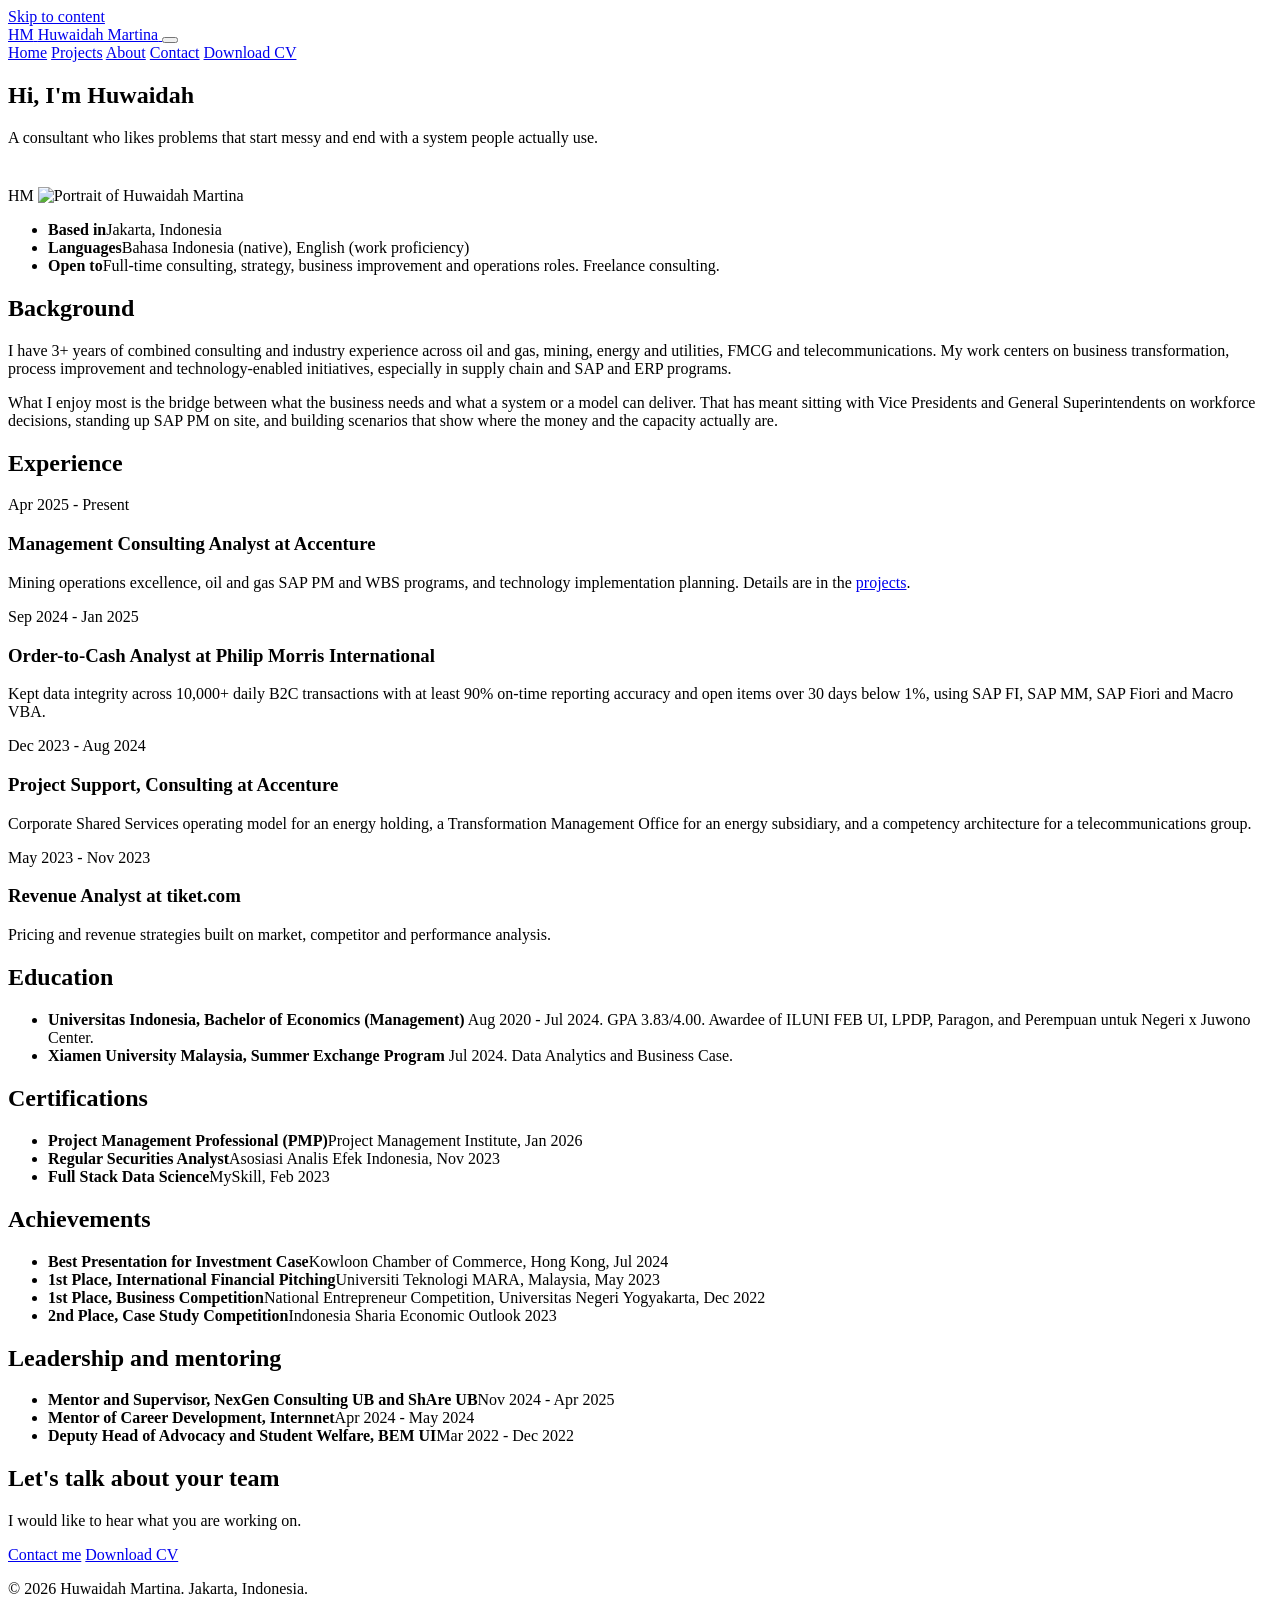
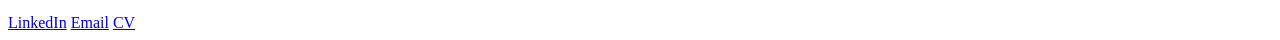
==== about.html @ bfb064ce "Add files via upload" ====
<!DOCTYPE html>
<html lang="en">
<head>
  <meta charset="utf-8">
  <meta name="viewport" content="width=device-width, initial-scale=1">
  <title>About | Huwaidah Martina</title>
  <meta name="description" content="Experience, education, certifications and achievements of Huwaidah Martina, a consultant based in Jakarta with a Management degree from Universitas Indonesia (GPA 3.83) and PMP certification.">
  <meta name="theme-color" content="#1e40d8">

  <meta property="og:type" content="website">
  <meta property="og:title" content="About | Huwaidah Martina">
  <meta property="og:description" content="Consultant with 3+ years of experience, PMP certified, Universitas Indonesia graduate.">
  <meta property="og:image" content="assets/img/og-image.png">
  <meta name="twitter:card" content="summary_large_image">

  <link rel="icon" href="assets/img/favicon.svg" type="image/svg+xml">
  <link rel="preconnect" href="https://fonts.googleapis.com">
  <link rel="preconnect" href="https://fonts.gstatic.com" crossorigin>
  <link href="https://fonts.googleapis.com/css2?family=Bricolage+Grotesque:opsz,wght@12..96,500;12..96,600;12..96,700;12..96,800&family=Plus+Jakarta+Sans:wght@400;500;600;700&display=swap" rel="stylesheet">
  <link rel="stylesheet" href="assets/css/style.css">
  <script src="assets/js/script.js" defer></script>
</head>
<body>
  <a class="skip-link" href="#main">Skip to content</a>

  <header class="site-header">
    <div class="container nav">
      <a class="brand" href="index.html" aria-label="Huwaidah Martina, home">
        <span class="brand-mark">HM</span>
        <span class="brand-name">Huwaidah Martina</span>
      </a>
      <button class="nav-toggle" type="button" aria-expanded="false" aria-controls="nav-menu" aria-label="Open menu">
        <span></span><span></span>
      </button>
      <nav id="nav-menu" class="nav-menu" aria-label="Main">
        <a href="index.html">Home</a>
        <a href="projects.html">Projects</a>
        <a href="about.html" aria-current="page">About</a>
        <a href="contact.html">Contact</a>
        <a class="btn btn-primary btn-sm" href="assets/Huwaidah_Martina_CV.pdf" download>Download CV</a>
      </nav>
    </div>
  </header>

  <main id="main">

    <section class="page-head">
      <div class="container">
        <h1>Hi, I'm Huwaidah</h1>
        <p>A consultant who likes problems that start messy and end with a system people actually use.</p>
      </div>
    </section>

    <section class="section" style="padding-top: 1.5rem;">
      <div class="container about-grid">

        <aside class="about-aside">
          <div class="portrait-wrap">
            <div class="portrait">
              <span class="portrait-fallback" aria-hidden="true">HM</span>
              <img src="assets/img/profile.jpg" alt="Portrait of Huwaidah Martina" width="800" height="1000">
            </div>
          </div>
          <ul class="facts">
            <li><b>Based in</b><span>Jakarta, Indonesia</span></li>
            <li><b>Languages</b><span>Bahasa Indonesia (native), English (work proficiency)</span></li>
            <li><b>Open to</b><span>Full-time consulting, strategy, business improvement and operations roles. Freelance consulting.</span></li>
          </ul>
        </aside>

        <div class="about-main">

          <section class="bio" aria-labelledby="bio-title">
            <h2 id="bio-title">Background</h2>
            <p>I have 3+ years of combined consulting and industry experience across oil and gas, mining, energy and utilities, FMCG and telecommunications. My work centers on business transformation, process improvement and technology-enabled initiatives, especially in supply chain and SAP and ERP programs.</p>
            <p>What I enjoy most is the bridge between what the business needs and what a system or a model can deliver. That has meant sitting with Vice Presidents and General Superintendents on workforce decisions, standing up SAP PM on site, and building scenarios that show where the money and the capacity actually are.</p>
          </section>

          <section aria-labelledby="exp-title">
            <h2 id="exp-title">Experience</h2>
            <div class="timeline">
              <article class="tl-item">
                <time>Apr 2025 - Present</time>
                <h3>Management Consulting Analyst <span class="org">at Accenture</span></h3>
                <p>Mining operations excellence, oil and gas SAP PM and WBS programs, and technology implementation planning. Details are in the <a href="projects.html">projects</a>.</p>
              </article>
              <article class="tl-item">
                <time>Sep 2024 - Jan 2025</time>
                <h3>Order-to-Cash Analyst <span class="org">at Philip Morris International</span></h3>
                <p>Kept data integrity across 10,000+ daily B2C transactions with at least 90% on-time reporting accuracy and open items over 30 days below 1%, using SAP FI, SAP MM, SAP Fiori and Macro VBA.</p>
              </article>
              <article class="tl-item">
                <time>Dec 2023 - Aug 2024</time>
                <h3>Project Support, Consulting <span class="org">at Accenture</span></h3>
                <p>Corporate Shared Services operating model for an energy holding, a Transformation Management Office for an energy subsidiary, and a competency architecture for a telecommunications group.</p>
              </article>
              <article class="tl-item">
                <time>May 2023 - Nov 2023</time>
                <h3>Revenue Analyst <span class="org">at tiket.com</span></h3>
                <p>Pricing and revenue strategies built on market, competitor and performance analysis.</p>
              </article>
            </div>
          </section>

          <section aria-labelledby="edu-title">
            <h2 id="edu-title">Education</h2>
            <ul class="entry-list">
              <li>
                <b>Universitas Indonesia, Bachelor of Economics (Management)</b>
                <span>Aug 2020 - Jul 2024. GPA 3.83/4.00. Awardee of ILUNI FEB UI, LPDP, Paragon, and Perempuan untuk Negeri x Juwono Center.</span>
              </li>
              <li>
                <b>Xiamen University Malaysia, Summer Exchange Program</b>
                <span>Jul 2024. Data Analytics and Business Case.</span>
              </li>
            </ul>
          </section>

          <section aria-labelledby="cert-title">
            <h2 id="cert-title">Certifications</h2>
            <ul class="entry-list">
              <li><b>Project Management Professional (PMP)</b><span>Project Management Institute, Jan 2026</span></li>
              <li><b>Regular Securities Analyst</b><span>Asosiasi Analis Efek Indonesia, Nov 2023</span></li>
              <li><b>Full Stack Data Science</b><span>MySkill, Feb 2023</span></li>
            </ul>
          </section>

          <section aria-labelledby="ach-title">
            <h2 id="ach-title">Achievements</h2>
            <ul class="entry-list">
              <li><b>Best Presentation for Investment Case</b><span>Kowloon Chamber of Commerce, Hong Kong, Jul 2024</span></li>
              <li><b>1st Place, International Financial Pitching</b><span>Universiti Teknologi MARA, Malaysia, May 2023</span></li>
              <li><b>1st Place, Business Competition</b><span>National Entrepreneur Competition, Universitas Negeri Yogyakarta, Dec 2022</span></li>
              <li><b>2nd Place, Case Study Competition</b><span>Indonesia Sharia Economic Outlook 2023</span></li>
            </ul>
          </section>

          <section aria-labelledby="lead-title">
            <h2 id="lead-title">Leadership and mentoring</h2>
            <ul class="entry-list">
              <li><b>Mentor and Supervisor, NexGen Consulting UB and ShAre UB</b><span>Nov 2024 - Apr 2025</span></li>
              <li><b>Mentor of Career Development, Internnet</b><span>Apr 2024 - May 2024</span></li>
              <li><b>Deputy Head of Advocacy and Student Welfare, BEM UI</b><span>Mar 2022 - Dec 2022</span></li>
            </ul>
          </section>

        </div>
      </div>
    </section>

    <section class="cta">
      <div class="container">
        <h2>Let's talk about your team</h2>
        <p>I would like to hear what you are working on.</p>
        <div class="hero-actions">
          <a class="btn btn-primary" href="contact.html">Contact me</a>
          <a class="btn btn-outline" href="assets/Huwaidah_Martina_CV.pdf" download>Download CV</a>
        </div>
      </div>
    </section>
  </main>

  <footer class="site-footer">
    <div class="container footer-inner">
      <p>&copy; <span data-year>2026</span> Huwaidah Martina. Jakarta, Indonesia.</p>
      <div class="footer-links">
        <a href="https://www.linkedin.com/in/huwaidahmr/" target="_blank" rel="noopener">LinkedIn</a>
        <a href="mailto:huwaidahmr@gmail.com">Email</a>
        <a href="assets/Huwaidah_Martina_CV.pdf" download>CV</a>
      </div>
    </div>
  </footer>
</body>
</html>
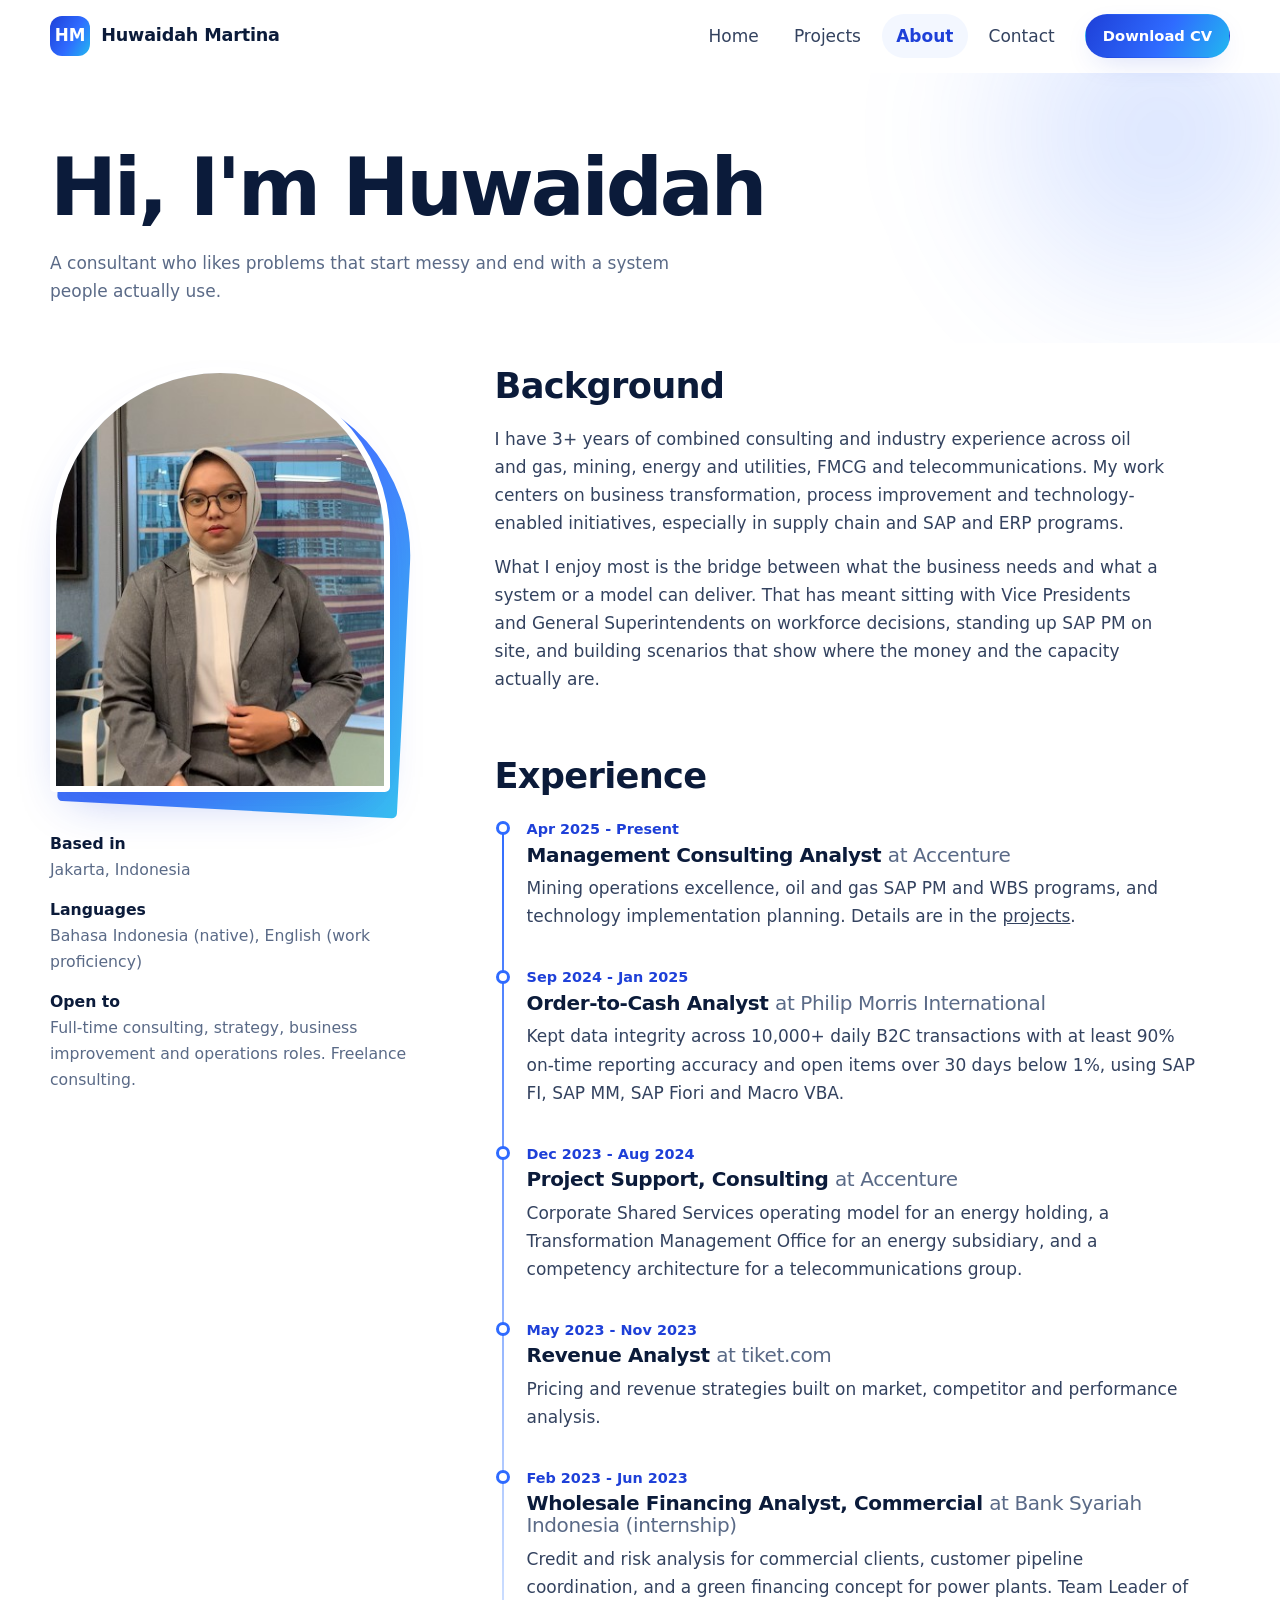
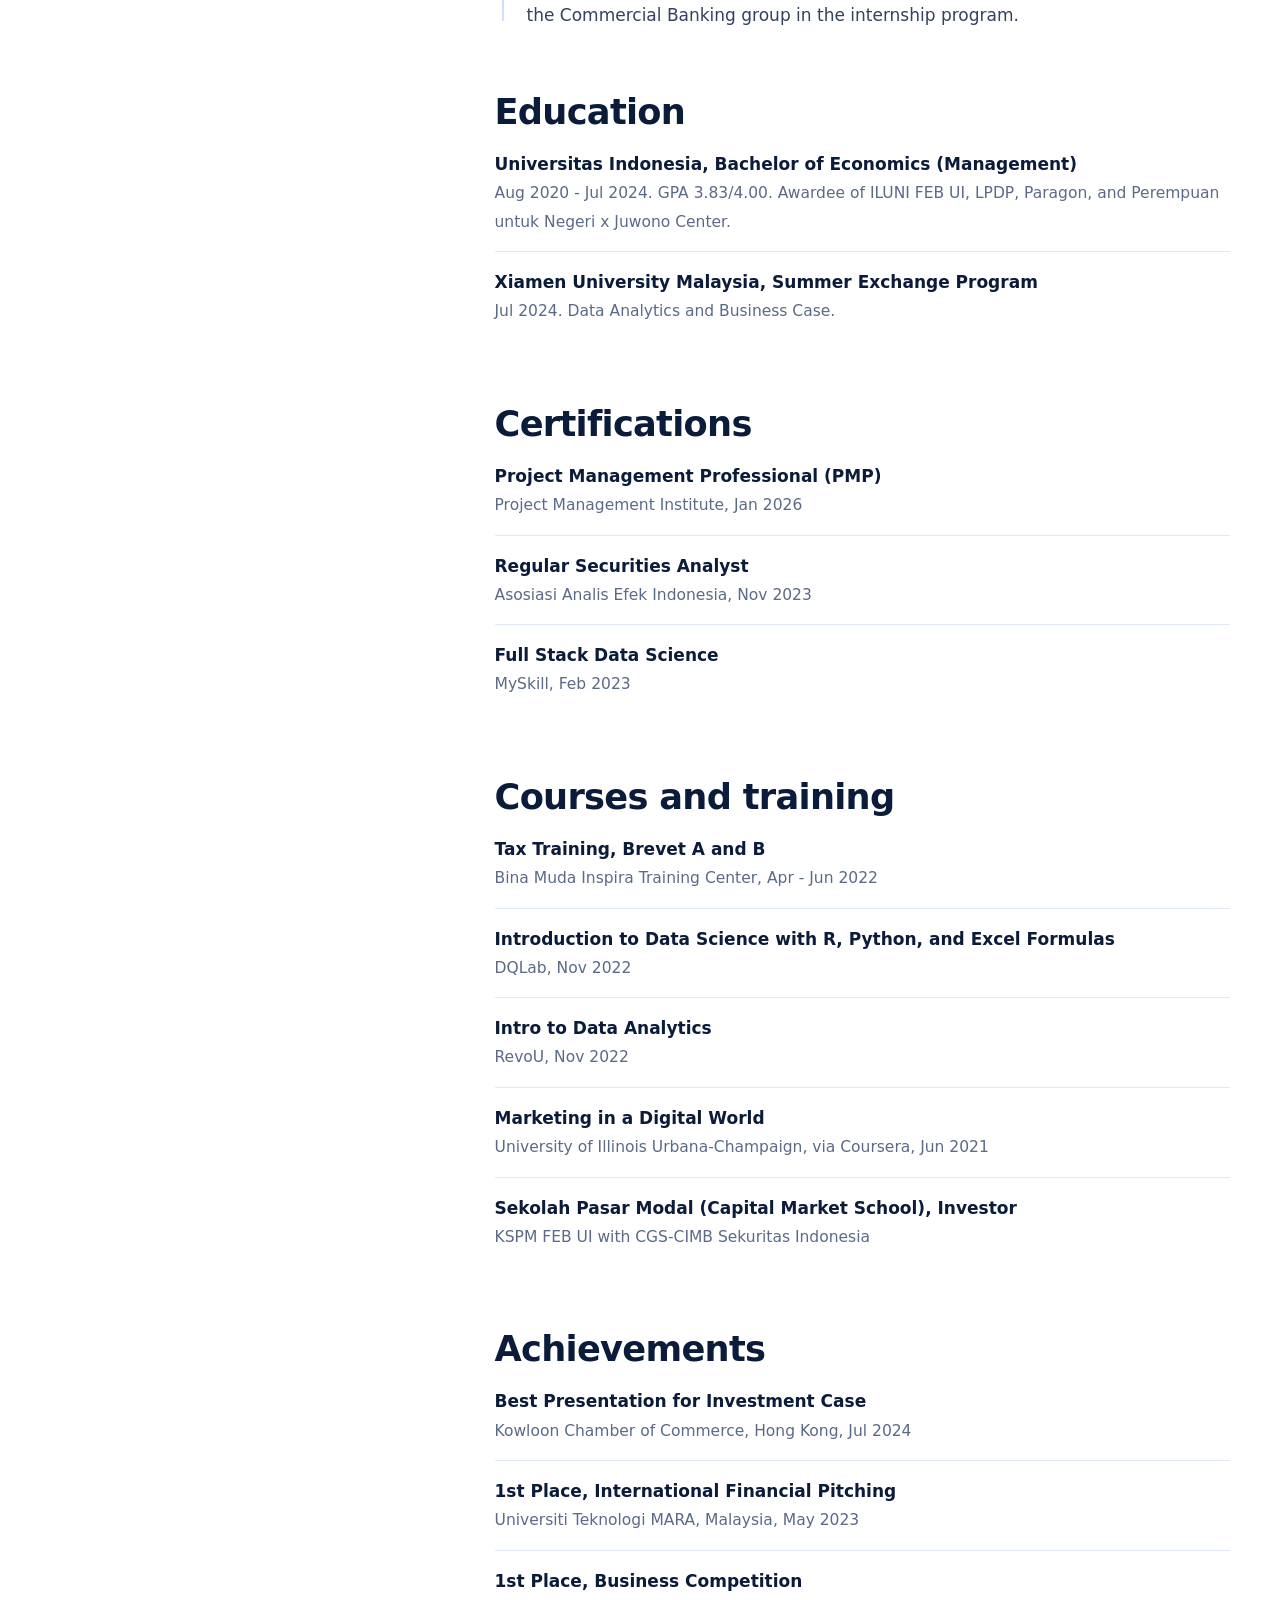
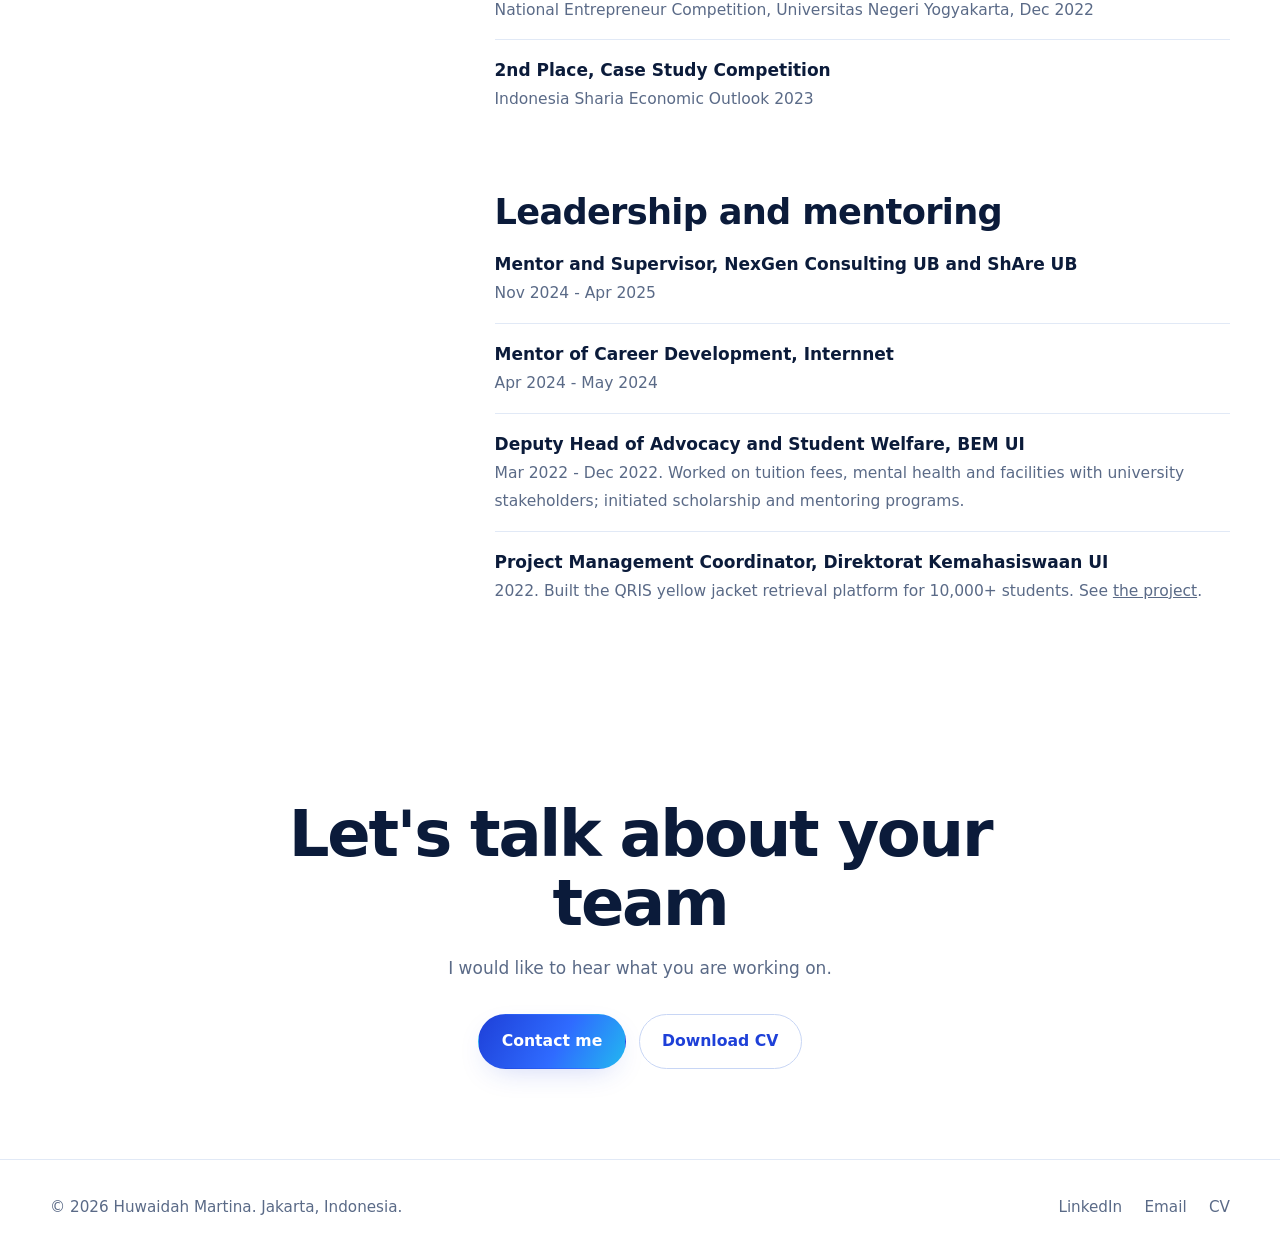
==== commit 6fb670df: "Add files via upload" ====
--- a/about.html
+++ b/about.html
@@ -99,6 +99,11 @@
                 <h3>Revenue Analyst <span class="org">at tiket.com</span></h3>
                 <p>Pricing and revenue strategies built on market, competitor and performance analysis.</p>
               </article>
+              <article class="tl-item">
+                <time>Feb 2023 - Jun 2023</time>
+                <h3>Wholesale Financing Analyst, Commercial <span class="org">at Bank Syariah Indonesia (internship)</span></h3>
+                <p>Credit and risk analysis for commercial clients, customer pipeline coordination, and a green financing concept for power plants. Team Leader of the Commercial Banking group in the internship program.</p>
+              </article>
             </div>
           </section>
 
@@ -125,6 +130,17 @@
             </ul>
           </section>
 
+          <section aria-labelledby="course-title">
+            <h2 id="course-title">Courses and training</h2>
+            <ul class="entry-list">
+              <li><b>Tax Training, Brevet A and B</b><span>Bina Muda Inspira Training Center, Apr - Jun 2022</span></li>
+              <li><b>Introduction to Data Science with R, Python, and Excel Formulas</b><span>DQLab, Nov 2022</span></li>
+              <li><b>Intro to Data Analytics</b><span>RevoU, Nov 2022</span></li>
+              <li><b>Marketing in a Digital World</b><span>University of Illinois Urbana-Champaign, via Coursera, Jun 2021</span></li>
+              <li><b>Sekolah Pasar Modal (Capital Market School), Investor</b><span>KSPM FEB UI with CGS-CIMB Sekuritas Indonesia</span></li>
+            </ul>
+          </section>
+
           <section aria-labelledby="ach-title">
             <h2 id="ach-title">Achievements</h2>
             <ul class="entry-list">
@@ -140,7 +156,8 @@
             <ul class="entry-list">
               <li><b>Mentor and Supervisor, NexGen Consulting UB and ShAre UB</b><span>Nov 2024 - Apr 2025</span></li>
               <li><b>Mentor of Career Development, Internnet</b><span>Apr 2024 - May 2024</span></li>
-              <li><b>Deputy Head of Advocacy and Student Welfare, BEM UI</b><span>Mar 2022 - Dec 2022</span></li>
+              <li><b>Deputy Head of Advocacy and Student Welfare, BEM UI</b><span>Mar 2022 - Dec 2022. Worked on tuition fees, mental health and facilities with university stakeholders; initiated scholarship and mentoring programs.</span></li>
+              <li><b>Project Management Coordinator, Direktorat Kemahasiswaan UI</b><span>2022. Built the QRIS yellow jacket retrieval platform for 10,000+ students. See <a href="projects.html#qris">the project</a>.</span></li>
             </ul>
           </section>
 
--- a/assets/css/style.css
+++ b/assets/css/style.css
@@ -0,0 +1,629 @@
+/* ==========================================================
+   Huwaidah Martina - Portfolio
+   White base, blue gradient accents.
+   Edit colors in :root to restyle the whole site.
+   ========================================================== */
+
+:root {
+  --ink: #0b1b3a;
+  --ink-2: #33425f;
+  --muted: #5a6a87;
+  --line: #e1e9f6;
+  --mist: #f3f7ff;
+  --white: #ffffff;
+
+  --blue-900: #0f2a8f;
+  --blue-700: #1e40d8;
+  --blue-500: #2f6bff;
+  --sky-400: #22b8f0;
+  --sky-700: #0284c7;
+
+  --grad: linear-gradient(120deg, #1e40d8 0%, #2f6bff 55%, #22b8f0 100%);
+  --grad-deep: linear-gradient(135deg, #0f2a8f 0%, #1e40d8 55%, #2f6bff 100%);
+  --grad-text: linear-gradient(100deg, #1e40d8 0%, #2f6bff 50%, #0284c7 100%);
+
+  --font-display: "Bricolage Grotesque", "Plus Jakarta Sans", system-ui, sans-serif;
+  --font-body: "Plus Jakarta Sans", system-ui, -apple-system, "Segoe UI", sans-serif;
+
+  --radius-s: 10px;
+  --radius-m: 18px;
+  --radius-l: 32px;
+
+  --shadow-soft: 0 10px 30px -12px rgba(30, 64, 216, 0.25);
+  --shadow-lift: 0 24px 50px -22px rgba(30, 64, 216, 0.38);
+
+  --container: 1180px;
+}
+
+*,
+*::before,
+*::after { box-sizing: border-box; }
+
+html { scroll-behavior: smooth; }
+
+body {
+  margin: 0;
+  font-family: var(--font-body);
+  font-size: 1.0625rem;
+  line-height: 1.65;
+  color: var(--ink-2);
+  background: var(--white);
+  -webkit-font-smoothing: antialiased;
+  text-rendering: optimizeLegibility;
+}
+
+img { max-width: 100%; display: block; }
+a { color: inherit; }
+ul { margin: 0; padding: 0; list-style: none; }
+h1, h2, h3, h4, p { margin: 0; }
+
+h1, h2, h3, h4 {
+  font-family: var(--font-display);
+  color: var(--ink);
+  line-height: 1.08;
+  letter-spacing: -0.02em;
+}
+
+:focus-visible {
+  outline: 3px solid var(--sky-400);
+  outline-offset: 3px;
+  border-radius: 6px;
+}
+
+.container { width: min(100% - 2.5rem, var(--container)); margin-inline: auto; }
+
+.skip-link {
+  position: absolute;
+  left: -999px;
+  top: 0.75rem;
+  background: var(--ink);
+  color: #fff;
+  padding: 0.6rem 1rem;
+  border-radius: var(--radius-s);
+  z-index: 100;
+}
+.skip-link:focus { left: 0.75rem; }
+
+.sr-only {
+  position: absolute; width: 1px; height: 1px; margin: -1px; padding: 0;
+  overflow: hidden; clip: rect(0 0 0 0); white-space: nowrap; border: 0;
+}
+
+/* ---------- Buttons ---------- */
+.btn {
+  display: inline-flex;
+  align-items: center;
+  gap: 0.55rem;
+  padding: 0.85rem 1.4rem;
+  border-radius: 999px;
+  font-family: var(--font-body);
+  font-weight: 600;
+  font-size: 0.98rem;
+  text-decoration: none;
+  border: 1.5px solid transparent;
+  cursor: pointer;
+  transition: transform 0.2s ease, box-shadow 0.2s ease, background 0.2s ease, color 0.2s ease, border-color 0.2s ease;
+}
+.btn svg { width: 1.1em; height: 1.1em; flex: none; }
+.btn-primary { background: var(--grad); color: #fff; box-shadow: var(--shadow-soft); }
+.btn-primary:hover { transform: translateY(-2px); box-shadow: var(--shadow-lift); }
+.btn-outline { background: #fff; color: var(--blue-700); border-color: #c8d6f5; }
+.btn-outline:hover { border-color: var(--blue-500); background: var(--mist); }
+.btn-light { background: #fff; color: var(--blue-900); }
+.btn-light:hover { transform: translateY(-2px); box-shadow: 0 16px 30px -14px rgba(0, 0, 0, 0.5); }
+.btn-ghost-light { background: transparent; color: #fff; border-color: rgba(255, 255, 255, 0.55); }
+.btn-ghost-light:hover { background: rgba(255, 255, 255, 0.12); border-color: #fff; }
+.btn-sm { padding: 0.55rem 1.05rem; font-size: 0.92rem; }
+
+/* ---------- Header ---------- */
+.site-header {
+  position: sticky;
+  top: 0;
+  z-index: 50;
+  background: rgba(255, 255, 255, 0.82);
+  backdrop-filter: saturate(160%) blur(14px);
+  -webkit-backdrop-filter: saturate(160%) blur(14px);
+  border-bottom: 1px solid transparent;
+  transition: border-color 0.25s ease, box-shadow 0.25s ease;
+}
+.site-header.is-scrolled { border-bottom-color: var(--line); box-shadow: 0 8px 24px -18px rgba(11, 27, 58, 0.35); }
+
+.nav { display: flex; align-items: center; justify-content: space-between; min-height: 72px; gap: 1rem; }
+
+.brand { display: inline-flex; align-items: center; gap: 0.7rem; text-decoration: none; }
+.brand-mark {
+  display: grid; place-items: center;
+  width: 40px; height: 40px;
+  border-radius: 12px;
+  background: var(--grad);
+  color: #fff;
+  font-family: var(--font-display);
+  font-weight: 800;
+  font-size: 1.05rem;
+  letter-spacing: 0;
+}
+.brand-name { font-family: var(--font-display); font-weight: 700; color: var(--ink); font-size: 1.1rem; letter-spacing: -0.01em; }
+
+.nav-menu { display: flex; align-items: center; gap: 0.4rem; }
+.nav-menu a:not(.btn) {
+  text-decoration: none;
+  font-weight: 500;
+  color: var(--ink-2);
+  padding: 0.5rem 0.9rem;
+  border-radius: 999px;
+  transition: background 0.2s ease, color 0.2s ease;
+}
+.nav-menu a:not(.btn):hover { background: var(--mist); color: var(--blue-700); }
+.nav-menu a[aria-current="page"] { color: var(--blue-700); background: var(--mist); font-weight: 600; }
+.nav-menu .btn { margin-left: 0.6rem; }
+
+.nav-toggle {
+  display: none;
+  width: 44px; height: 44px;
+  border: 1px solid var(--line);
+  background: #fff;
+  border-radius: 12px;
+  cursor: pointer;
+  position: relative;
+}
+.nav-toggle span {
+  position: absolute; left: 12px; right: 12px; height: 2px; background: var(--ink); border-radius: 2px;
+  transition: transform 0.25s ease, top 0.25s ease, opacity 0.2s ease;
+}
+.nav-toggle span:first-child { top: 17px; }
+.nav-toggle span:last-child { top: 25px; }
+.nav-toggle[aria-expanded="true"] span:first-child { top: 21px; transform: rotate(45deg); }
+.nav-toggle[aria-expanded="true"] span:last-child { top: 21px; transform: rotate(-45deg); }
+
+/* ---------- Hero ---------- */
+.hero {
+  position: relative;
+  overflow: hidden;
+  padding: clamp(2.5rem, 6vw, 5rem) 0 clamp(3rem, 6vw, 5.5rem);
+}
+.hero::before,
+.hero::after {
+  content: "";
+  position: absolute;
+  border-radius: 50%;
+  filter: blur(70px);
+  z-index: 0;
+  pointer-events: none;
+}
+.hero::before { width: 560px; height: 560px; right: -120px; top: -160px; background: radial-gradient(circle, rgba(47, 107, 255, 0.28), transparent 65%); }
+.hero::after { width: 460px; height: 460px; left: -160px; bottom: -200px; background: radial-gradient(circle, rgba(34, 184, 240, 0.22), transparent 65%); }
+
+.hero-grid {
+  position: relative; z-index: 1;
+  display: grid;
+  grid-template-columns: 1.2fr 0.8fr;
+  gap: clamp(2rem, 5vw, 4.5rem);
+  align-items: center;
+}
+
+.status {
+  display: inline-flex; align-items: center; gap: 0.6rem;
+  padding: 0.45rem 0.95rem 0.45rem 0.8rem;
+  border: 1px solid #cfe0ff;
+  background: #fff;
+  border-radius: 999px;
+  font-size: 0.92rem;
+  font-weight: 600;
+  color: var(--ink);
+  box-shadow: 0 6px 18px -12px rgba(30, 64, 216, 0.5);
+}
+.status .dot {
+  width: 10px; height: 10px; border-radius: 50%; background: #16c47f; position: relative;
+}
+.status .dot::after {
+  content: ""; position: absolute; inset: -5px; border-radius: 50%;
+  border: 2px solid #16c47f; opacity: 0;
+  animation: pulse 2.2s ease-out infinite;
+}
+@keyframes pulse { 0% { transform: scale(0.6); opacity: 0.8; } 100% { transform: scale(1.6); opacity: 0; } }
+
+.hero h1 {
+  margin-top: 1.4rem;
+  font-size: clamp(3.3rem, 9.2vw, 7rem);
+  font-weight: 800;
+  line-height: 0.95;
+  letter-spacing: -0.045em;
+}
+.grad-text {
+  background: var(--grad-text);
+  -webkit-background-clip: text;
+  background-clip: text;
+  color: transparent;
+  -webkit-text-fill-color: transparent;
+  padding-bottom: 0.08em;
+}
+.hero-role {
+  margin-top: 1.4rem;
+  font-family: var(--font-display);
+  font-size: clamp(1.35rem, 2.6vw, 1.9rem);
+  font-weight: 600;
+  color: var(--ink);
+  letter-spacing: -0.015em;
+  max-width: 26ch;
+  line-height: 1.2;
+}
+.hero-lead { margin-top: 1rem; max-width: 56ch; color: var(--muted); }
+.hero-actions { display: flex; flex-wrap: wrap; gap: 0.8rem; margin-top: 2rem; }
+
+.industry-list { display: flex; flex-wrap: wrap; gap: 0.5rem; margin-top: 2.2rem; }
+.industry-list li {
+  padding: 0.35rem 0.85rem;
+  border-radius: 999px;
+  background: var(--mist);
+  color: var(--blue-700);
+  font-size: 0.88rem;
+  font-weight: 600;
+  border: 1px solid #dbe7ff;
+}
+
+/* Portrait */
+.portrait-wrap { position: relative; width: min(100%, 420px); margin-inline: auto; }
+.portrait-wrap::before {
+  content: "";
+  position: absolute; inset: 0;
+  transform: translate(18px, 18px) rotate(3deg);
+  border-radius: 999px 999px 30px 30px;
+  background: var(--grad);
+  opacity: 0.9;
+}
+.portrait {
+  position: relative;
+  aspect-ratio: 4 / 5;
+  border-radius: 999px 999px 30px 30px;
+  overflow: hidden;
+  background: linear-gradient(160deg, #e8f0ff, #c9dcff);
+  border: 6px solid #fff;
+  box-shadow: var(--shadow-lift);
+}
+.portrait img { position: absolute; inset: 0; z-index: 1; width: 100%; height: 100%; object-fit: cover; object-position: center top; }
+.portrait .portrait-fallback {
+  position: absolute; inset: 0;
+  display: grid; place-items: center;
+  font-family: var(--font-display);
+  font-size: 6rem; font-weight: 800;
+  background: var(--grad-text);
+  -webkit-background-clip: text; background-clip: text;
+  color: transparent; -webkit-text-fill-color: transparent;
+}
+
+.chip {
+  position: absolute;
+  z-index: 2;
+  background: #fff;
+  border-radius: var(--radius-m);
+  padding: 0.75rem 1rem;
+  box-shadow: 0 18px 40px -18px rgba(11, 27, 58, 0.45);
+  border: 1px solid var(--line);
+  max-width: 220px;
+}
+.chip strong { display: block; font-family: var(--font-display); font-size: 1.55rem; color: var(--ink); letter-spacing: -0.03em; line-height: 1.05; }
+.chip span { display: block; margin-top: 0.2rem; font-size: 0.82rem; line-height: 1.35; color: var(--muted); }
+.chip-a { left: -2.2rem; top: 14%; }
+.chip-b { right: -1.4rem; bottom: 9%; }
+
+/* One orchestrated entrance on page load */
+.seq { opacity: 0; transform: translateY(18px); animation: seq-in 0.8s cubic-bezier(0.2, 0.7, 0.2, 1) forwards; animation-delay: calc(var(--i, 0) * 110ms + 80ms); }
+@keyframes seq-in { to { opacity: 1; transform: none; } }
+
+/* ---------- Sections ---------- */
+.section { padding: clamp(3.5rem, 7vw, 6rem) 0; }
+.section-tint { background: var(--mist); }
+.section-head { max-width: 640px; margin-bottom: clamp(1.8rem, 4vw, 3rem); }
+.section-head h2 { font-size: clamp(2rem, 4.6vw, 3.3rem); font-weight: 700; }
+.section-head p { margin-top: 0.9rem; color: var(--muted); }
+.section-head-row { display: flex; align-items: end; justify-content: space-between; gap: 1.5rem; flex-wrap: wrap; max-width: none; }
+.section-head-row > div { max-width: 640px; }
+
+/* ---------- Work list (Home) ---------- */
+.work-list { border-top: 1px solid var(--line); }
+.work-row {
+  position: relative;
+  display: grid;
+  grid-template-columns: minmax(180px, 0.9fr) 2.2fr auto;
+  gap: clamp(1rem, 3vw, 3rem);
+  align-items: center;
+  padding: 2rem 0.5rem;
+  border-bottom: 1px solid var(--line);
+  text-decoration: none;
+  transition: background 0.25s ease, padding 0.25s ease;
+}
+.work-row::before {
+  content: ""; position: absolute; left: 0; top: 0; bottom: 0; width: 0;
+  background: var(--grad); transition: width 0.25s ease; border-radius: 0 4px 4px 0;
+}
+.work-row:hover { background: var(--mist); padding-left: 1.5rem; }
+.work-row:hover::before { width: 5px; }
+.work-metric strong {
+  display: block;
+  font-family: var(--font-display);
+  font-size: clamp(1.8rem, 3.4vw, 2.6rem);
+  font-weight: 800;
+  letter-spacing: -0.04em;
+  line-height: 1;
+  background: var(--grad-text);
+  -webkit-background-clip: text; background-clip: text;
+  color: transparent; -webkit-text-fill-color: transparent;
+  padding-bottom: 0.08em;
+}
+.work-metric span { display: block; margin-top: 0.4rem; font-size: 0.88rem; color: var(--muted); max-width: 22ch; line-height: 1.4; }
+.work-main h3 { font-size: clamp(1.25rem, 2.2vw, 1.6rem); font-weight: 700; }
+.work-main p { margin-top: 0.45rem; color: var(--muted); max-width: 60ch; }
+.work-go {
+  display: grid; place-items: center;
+  width: 48px; height: 48px; border-radius: 50%;
+  border: 1.5px solid #c8d6f5; color: var(--blue-700);
+  transition: background 0.25s ease, color 0.25s ease, transform 0.25s ease, border-color 0.25s ease;
+}
+.work-go svg { width: 20px; height: 20px; }
+.work-row:hover .work-go { background: var(--blue-700); color: #fff; border-color: var(--blue-700); transform: rotate(-45deg); }
+
+/* ---------- Collaborate band ---------- */
+.collab {
+  position: relative;
+  overflow: hidden;
+  border-radius: var(--radius-l);
+  background: var(--grad-deep);
+  color: #dfe9ff;
+  padding: clamp(2rem, 5vw, 4rem);
+}
+.collab::before {
+  content: ""; position: absolute; right: -120px; top: -140px;
+  width: 460px; height: 460px; border-radius: 50%;
+  background: radial-gradient(circle, rgba(34, 184, 240, 0.55), transparent 65%);
+  filter: blur(30px);
+}
+.collab > * { position: relative; }
+.collab h2 { color: #fff; font-size: clamp(2rem, 4.6vw, 3.3rem); font-weight: 700; max-width: 18ch; }
+.collab-intro { margin-top: 0.9rem; max-width: 52ch; color: #cfdcff; }
+.lanes { display: grid; grid-template-columns: repeat(3, 1fr); gap: clamp(1.2rem, 3vw, 2.5rem); margin-top: 2.4rem; }
+.lane { padding-top: 1.1rem; border-top: 2px solid rgba(255, 255, 255, 0.45); }
+.lane h3 { color: #fff; font-size: 1.25rem; font-weight: 700; line-height: 1.2; }
+.lane p { margin-top: 0.6rem; font-size: 0.98rem; color: #d3e0ff; }
+.collab-actions { display: flex; flex-wrap: wrap; gap: 0.8rem; margin-top: 2.4rem; }
+
+/* ---------- Toolkit ---------- */
+.toolkit { display: grid; grid-template-columns: repeat(2, 1fr); gap: clamp(1.5rem, 4vw, 3rem) clamp(2rem, 5vw, 4rem); }
+.tool-group h3 { font-size: 1.15rem; font-weight: 700; margin-bottom: 0.8rem; }
+.tags { display: flex; flex-wrap: wrap; gap: 0.5rem; }
+.tags li {
+  padding: 0.35rem 0.8rem;
+  border-radius: 8px;
+  background: #fff;
+  border: 1px solid var(--line);
+  font-size: 0.9rem; font-weight: 500; color: var(--ink-2);
+}
+.section-tint .tags li { background: #fff; }
+
+/* ---------- CTA ---------- */
+.cta { text-align: center; padding: clamp(3.5rem, 7vw, 6rem) 0; }
+.cta h2 { font-size: clamp(2.2rem, 5.4vw, 4rem); font-weight: 800; letter-spacing: -0.035em; max-width: 16ch; margin-inline: auto; }
+.cta p { margin: 1rem auto 0; max-width: 46ch; color: var(--muted); }
+.cta .hero-actions { justify-content: center; }
+
+/* ---------- Page header (inner pages) ---------- */
+.page-head { position: relative; overflow: hidden; padding: clamp(2.5rem, 6vw, 4.5rem) 0 clamp(1.5rem, 3vw, 2.5rem); }
+.page-head::before {
+  content: ""; position: absolute; right: -140px; top: -200px; width: 520px; height: 520px; border-radius: 50%;
+  background: radial-gradient(circle, rgba(47, 107, 255, 0.2), transparent 65%); filter: blur(50px);
+}
+.page-head .container { position: relative; }
+.page-head h1 { font-size: clamp(2.6rem, 6.5vw, 5rem); font-weight: 800; letter-spacing: -0.04em; max-width: 16ch; }
+.page-head p { margin-top: 1.1rem; max-width: 58ch; color: var(--muted); }
+
+/* ---------- Projects ---------- */
+.filters { display: flex; flex-wrap: wrap; gap: 0.5rem; margin-top: 2rem; }
+.filter {
+  font: inherit; font-weight: 600; font-size: 0.95rem;
+  padding: 0.5rem 1.1rem;
+  border-radius: 999px;
+  border: 1.5px solid #c8d6f5;
+  background: #fff; color: var(--ink-2);
+  cursor: pointer;
+  transition: all 0.2s ease;
+}
+.filter:hover { border-color: var(--blue-500); color: var(--blue-700); }
+.filter[aria-pressed="true"] { background: var(--grad); color: #fff; border-color: transparent; box-shadow: var(--shadow-soft); }
+
+.cases { display: grid; gap: 1.5rem; margin-top: 1rem; }
+.case {
+  display: grid;
+  grid-template-columns: minmax(240px, 0.8fr) 1.6fr;
+  gap: clamp(1.5rem, 4vw, 3.5rem);
+  padding: clamp(1.5rem, 3.5vw, 2.6rem);
+  border: 1px solid var(--line);
+  border-radius: var(--radius-l);
+  background: #fff;
+  scroll-margin-top: 96px;
+  transition: box-shadow 0.25s ease, border-color 0.25s ease;
+}
+.case:hover { box-shadow: var(--shadow-lift); border-color: #cfe0ff; }
+.case[hidden] { display: none; }
+.case-side { display: flex; flex-direction: column; gap: 0.85rem; }
+.case-industry {
+  align-self: flex-start;
+  padding: 0.28rem 0.8rem; border-radius: 999px;
+  background: var(--mist); color: var(--blue-700);
+  font-size: 0.85rem; font-weight: 700;
+}
+.case-side h2 { font-size: clamp(1.5rem, 2.8vw, 2.05rem); font-weight: 700; }
+.case-role { color: var(--muted); font-size: 0.98rem; }
+.case-metric { margin-top: auto; padding-top: 1.2rem; border-top: 1px solid var(--line); }
+.case-metric strong {
+  display: block;
+  font-family: var(--font-display);
+  font-size: clamp(2.2rem, 4vw, 3.1rem);
+  font-weight: 800; letter-spacing: -0.045em; line-height: 1;
+  background: var(--grad-text);
+  -webkit-background-clip: text; background-clip: text;
+  color: transparent; -webkit-text-fill-color: transparent;
+  padding-bottom: 0.08em;
+}
+.case-metric span { display: block; margin-top: 0.4rem; font-size: 0.92rem; color: var(--muted); max-width: 30ch; }
+.case-body h3 { font-size: 1.05rem; font-weight: 700; margin-bottom: 0.6rem; }
+.case-body h3:not(:first-child) { margin-top: 1.5rem; }
+.case-body li {
+  position: relative; padding-left: 1.5rem; margin-bottom: 0.55rem; max-width: 70ch;
+}
+.case-body li::before {
+  content: ""; position: absolute; left: 0; top: 0.62em;
+  width: 8px; height: 8px; border-radius: 50%; background: var(--grad);
+}
+.case-body .tags { margin-top: 1.5rem; }
+
+.research-grid { display: grid; grid-template-columns: repeat(3, 1fr); gap: 1.2rem; }
+.research {
+  padding: 1.5rem;
+  border-radius: var(--radius-m);
+  background: #fff; border: 1px solid var(--line);
+}
+.research time { font-size: 0.86rem; font-weight: 600; color: var(--blue-700); }
+.research h3 { margin-top: 0.4rem; font-size: 1.15rem; font-weight: 700; line-height: 1.25; }
+.research p { margin-top: 0.5rem; font-size: 0.95rem; color: var(--muted); }
+
+/* ---------- About ---------- */
+.about-grid { display: grid; grid-template-columns: 0.75fr 1.5fr; gap: clamp(2rem, 6vw, 5rem); align-items: start; }
+.about-aside { position: sticky; top: 100px; }
+.about-aside .portrait-wrap { width: min(100%, 340px); margin-inline: 0; }
+.facts { margin-top: 2.4rem; display: grid; gap: 0.9rem; }
+.facts li { display: flex; flex-direction: column; font-size: 0.98rem; }
+.facts b { color: var(--ink); font-weight: 700; }
+.facts span { color: var(--muted); }
+.about-main > section + section { margin-top: clamp(2.5rem, 5vw, 4rem); }
+.about-main h2 { font-size: clamp(1.6rem, 3vw, 2.2rem); font-weight: 700; margin-bottom: 1.2rem; }
+.bio p + p { margin-top: 1rem; }
+.bio { max-width: 62ch; }
+
+.timeline { position: relative; padding-left: 2rem; }
+.timeline::before {
+  content: ""; position: absolute; left: 7px; top: 8px; bottom: 8px; width: 2px;
+  background: linear-gradient(180deg, #2f6bff, #cfe0ff);
+}
+.tl-item { position: relative; padding-bottom: 2rem; }
+.tl-item:last-child { padding-bottom: 0; }
+.tl-item::before {
+  content: ""; position: absolute; left: calc(-2rem + 1px); top: 0.45rem;
+  width: 14px; height: 14px; border-radius: 50%; background: #fff; border: 3px solid var(--blue-500);
+}
+.tl-item time { font-size: 0.9rem; font-weight: 600; color: var(--blue-700); }
+.tl-item h3 { margin-top: 0.15rem; font-size: 1.25rem; font-weight: 700; }
+.tl-item .org { color: var(--muted); font-weight: 500; }
+.tl-item p { margin-top: 0.5rem; max-width: 62ch; }
+
+.entry-list li { padding: 1rem 0; border-bottom: 1px solid var(--line); }
+.entry-list li:first-child { padding-top: 0; }
+.entry-list li:last-child { border-bottom: 0; }
+.entry-list b { display: block; color: var(--ink); font-weight: 700; }
+.entry-list span { color: var(--muted); font-size: 0.97rem; }
+
+/* ---------- Contact ---------- */
+.contact-grid { display: grid; grid-template-columns: 0.9fr 1.1fr; gap: clamp(2rem, 6vw, 5rem); align-items: start; }
+.contact-links { display: grid; gap: 1rem; margin-top: 2rem; }
+.contact-link {
+  display: flex; align-items: center; gap: 1rem;
+  padding: 1.1rem 1.25rem;
+  border: 1px solid var(--line);
+  border-radius: var(--radius-m);
+  text-decoration: none;
+  background: #fff;
+  transition: border-color 0.2s ease, box-shadow 0.2s ease, transform 0.2s ease;
+}
+.contact-link:hover { border-color: #b9ceff; box-shadow: var(--shadow-soft); transform: translateY(-2px); }
+.contact-main { display: flex; align-items: center; gap: 1rem; text-decoration: none; flex: 1; min-width: 0; }
+.contact-link .ico {
+  display: grid; place-items: center; width: 46px; height: 46px; border-radius: 14px;
+  background: var(--mist); color: var(--blue-700); flex: none;
+}
+.contact-link .ico svg { width: 22px; height: 22px; }
+.contact-link b { display: block; color: var(--ink); }
+.contact-link span { color: var(--muted); font-size: 0.95rem; word-break: break-all; }
+.copy-btn { margin-left: auto; font: inherit; font-size: 0.85rem; font-weight: 600; color: var(--blue-700); background: var(--mist); border: 0; padding: 0.4rem 0.8rem; border-radius: 999px; cursor: pointer; }
+.copy-btn:hover { background: #e2ecff; }
+
+.form-card {
+  padding: clamp(1.5rem, 3.5vw, 2.5rem);
+  border-radius: var(--radius-l);
+  border: 1px solid var(--line);
+  background: #fff;
+  box-shadow: var(--shadow-soft);
+}
+.form-card h2 { font-size: 1.6rem; font-weight: 700; }
+.form-card > p { margin-top: 0.4rem; color: var(--muted); }
+.field { margin-top: 1.2rem; }
+.field label { display: block; font-weight: 600; font-size: 0.95rem; color: var(--ink); margin-bottom: 0.4rem; }
+.field input,
+.field textarea {
+  width: 100%;
+  font: inherit; color: var(--ink);
+  padding: 0.85rem 1rem;
+  border: 1.5px solid #d3def5;
+  border-radius: 14px;
+  background: #fbfdff;
+  transition: border-color 0.2s ease, box-shadow 0.2s ease;
+}
+.field textarea { min-height: 150px; resize: vertical; }
+.field input:focus,
+.field textarea:focus { outline: none; border-color: var(--blue-500); box-shadow: 0 0 0 4px rgba(47, 107, 255, 0.15); }
+.form-actions { display: grid; gap: 0.7rem; margin-top: 1.4rem; }
+.form-card .btn { width: 100%; justify-content: center; }
+.hp { position: absolute; left: -9999px; }
+.form-status { margin-top: 1rem; padding: 0.9rem 1rem; border-radius: 12px; font-size: 0.97rem; display: none; }
+.form-status.is-ok { display: block; background: #e8fbf2; color: #0b6b44; }
+.form-status.is-error { display: block; background: #fff1f1; color: #9a1b1b; }
+
+/* ---------- Footer ---------- */
+.site-footer { border-top: 1px solid var(--line); padding: 2.2rem 0; background: #fff; }
+.footer-inner { display: flex; flex-wrap: wrap; align-items: center; justify-content: space-between; gap: 1rem; font-size: 0.95rem; color: var(--muted); }
+.footer-links { display: flex; gap: 1.4rem; }
+.footer-links a { text-decoration: none; font-weight: 500; }
+.footer-links a:hover { color: var(--blue-700); }
+
+/* ---------- Responsive ---------- */
+@media (max-width: 980px) {
+  .hero-grid { grid-template-columns: 1fr; }
+  .portrait-wrap { order: -1; width: min(100%, 340px); margin-bottom: 1rem; }
+  .chip-a { left: -0.6rem; }
+  .chip-b { right: -0.6rem; }
+  .lanes { grid-template-columns: 1fr; }
+  .case { grid-template-columns: 1fr; }
+  .case-metric { margin-top: 0.4rem; }
+  .research-grid { grid-template-columns: 1fr; }
+  .about-grid, .contact-grid { grid-template-columns: 1fr; }
+  .about-aside { position: static; }
+  .toolkit { grid-template-columns: 1fr; }
+}
+
+@media (max-width: 820px) {
+  .nav-toggle { display: block; }
+  .nav-menu {
+    position: absolute; left: 0; right: 0; top: 72px;
+    flex-direction: column; align-items: stretch; gap: 0.2rem;
+    padding: 1rem 1.25rem 1.4rem;
+    background: #fff;
+    border-bottom: 1px solid var(--line);
+    box-shadow: 0 24px 40px -24px rgba(11, 27, 58, 0.4);
+    display: none;
+  }
+  .nav-menu.is-open { display: flex; }
+  .nav-menu a:not(.btn) { padding: 0.8rem 1rem; }
+  .nav-menu .btn { margin: 0.6rem 0 0; justify-content: center; }
+  .work-row { grid-template-columns: 1fr; gap: 0.9rem; }
+  .work-go { display: none; }
+}
+
+@media (max-width: 480px) {
+  body { font-size: 1rem; }
+  .brand-name { display: none; }
+  .chip { padding: 0.6rem 0.8rem; max-width: 170px; }
+  .chip strong { font-size: 1.2rem; }
+}
+
+@media (prefers-reduced-motion: reduce) {
+  html { scroll-behavior: auto; }
+  *, *::before, *::after { animation-duration: 0.01ms !important; animation-iteration-count: 1 !important; transition-duration: 0.01ms !important; }
+  .seq { opacity: 1; transform: none; }
+}
